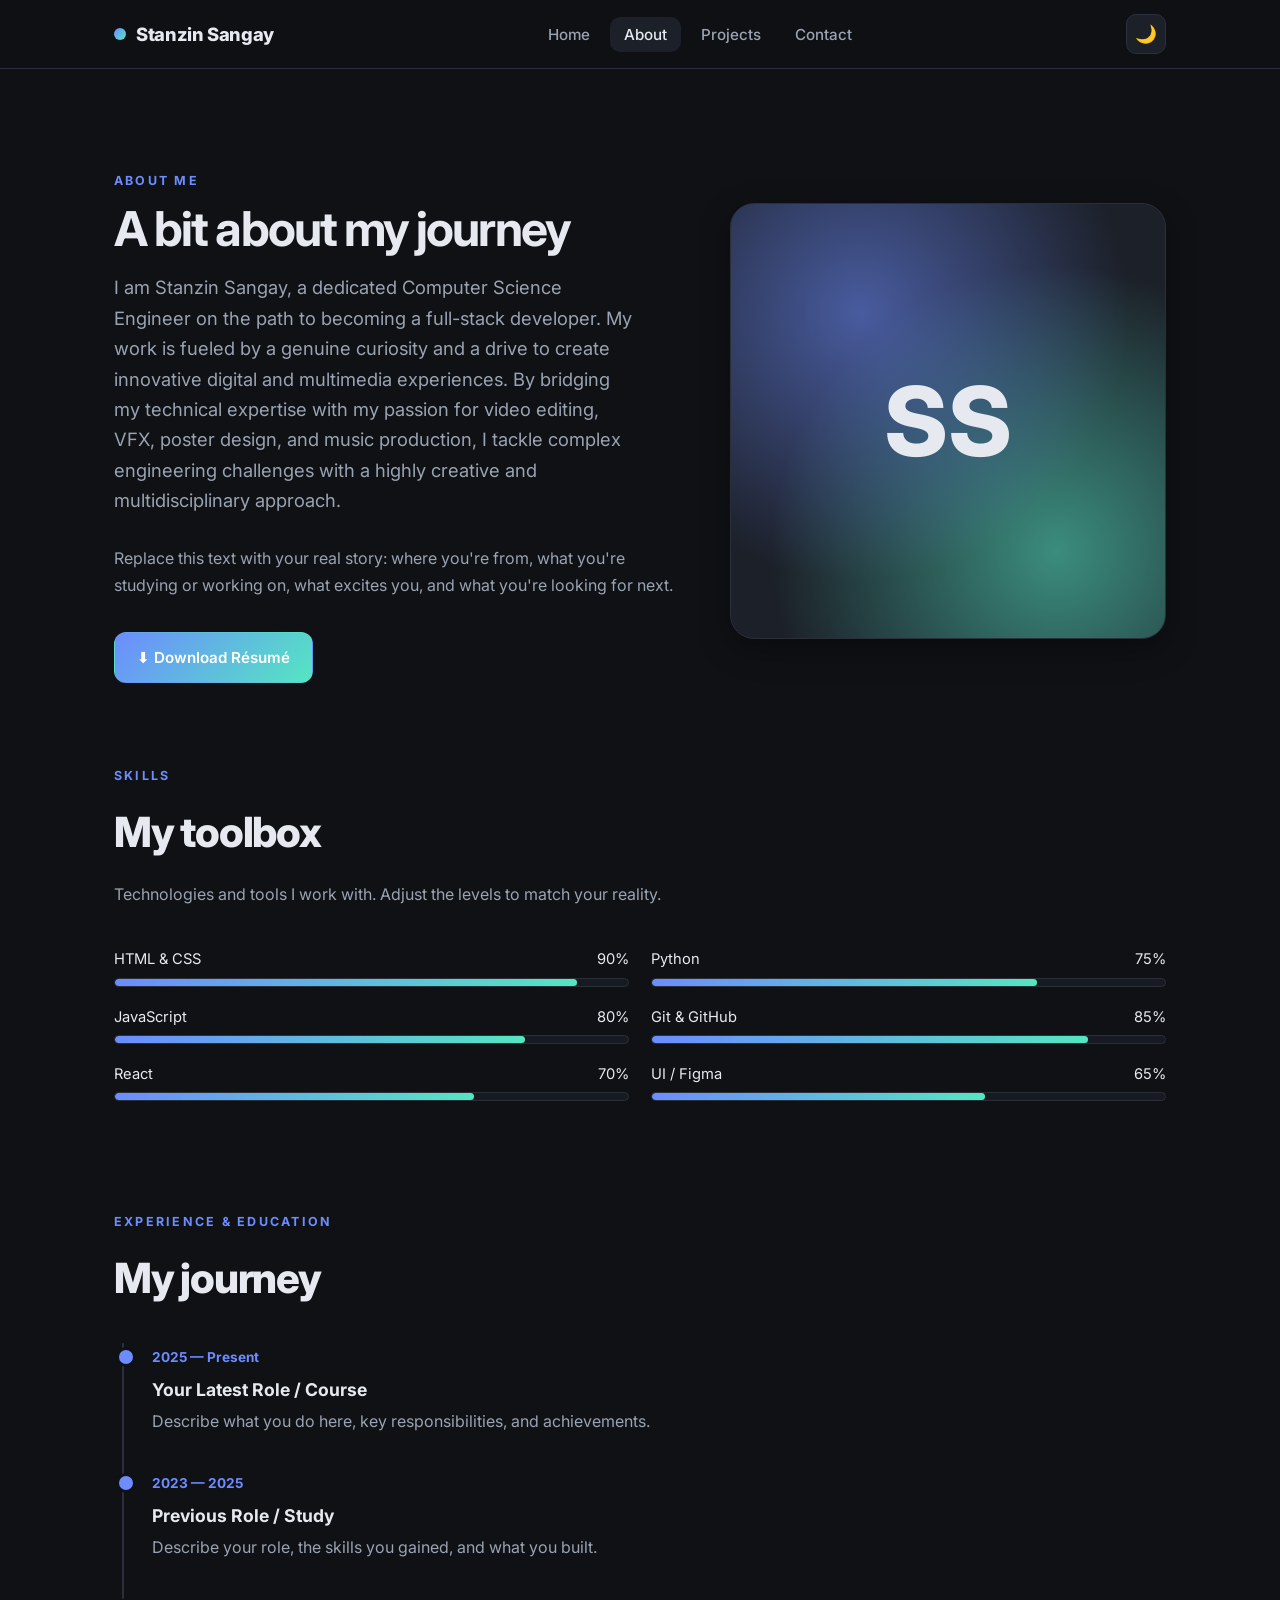
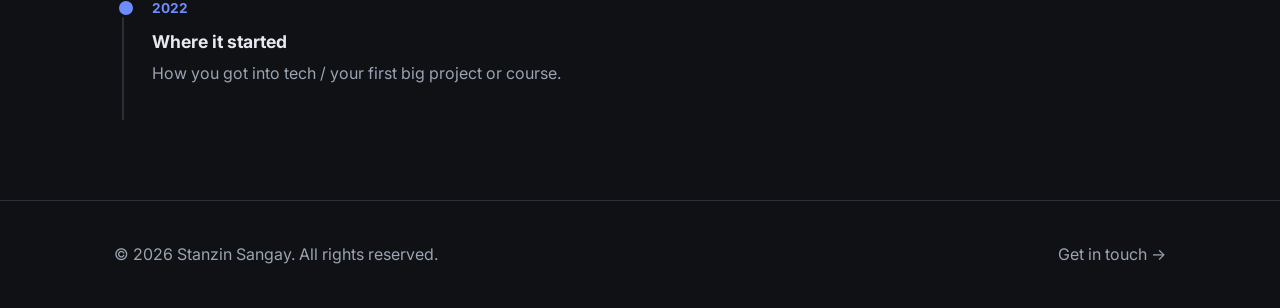
==== about.html @ 6268abe5 "updated about self" ====
<!DOCTYPE html>
<html lang="en" data-theme="dark">
<head>
  <meta charset="UTF-8" />
  <meta name="viewport" content="width=device-width, initial-scale=1.0" />
  <title>About — Stanzin Sangay</title>
  <meta name="description" content="About Stanzin Sangay — background, skills, and experience." />
  <link rel="preconnect" href="https://fonts.googleapis.com" />
  <link rel="preconnect" href="https://fonts.gstatic.com" crossorigin />
  <link href="https://fonts.googleapis.com/css2?family=Inter:wght@400;500;600;700;800&display=swap" rel="stylesheet" />
  <link rel="stylesheet" href="css/style.css" />
</head>
<body>
  <header class="nav">
    <div class="container nav-inner">
      <a href="index.html" class="brand"><span class="dot"></span> Stanzin Sangay</a>
      <ul class="nav-links" id="navLinks">
        <li><a href="index.html">Home</a></li>
        <li><a href="about.html">About</a></li>
        <li><a href="projects.html">Projects</a></li>
        <li><a href="contact.html">Contact</a></li>
      </ul>
      <div class="nav-actions">
        <button class="theme-toggle" id="themeToggle" aria-label="Toggle theme">🌙</button>
        <button class="menu-btn" id="menuBtn" aria-label="Menu">☰</button>
      </div>
    </div>
  </header>

  <!-- Intro -->
  <section class="hero" style="padding-bottom:40px;">
    <div class="container hero-grid">
      <div class="reveal">
        <p class="eyebrow">About me</p>
        <h1 style="font-size:clamp(2rem,5vw,3rem);">A bit about my journey</h1>
        <p class="lead">I am Stanzin Sangay, a dedicated Computer Science Engineer on the path to becoming a full-stack developer. My work is fueled by a genuine curiosity and a drive to create innovative digital and multimedia experiences. By bridging my technical expertise with my passion for video editing, VFX, poster design, and music production, I tackle complex engineering challenges with a highly creative and multidisciplinary approach.</p>
        <p style="color:var(--text-dim);">Replace this text with your real story: where you're from, what you're studying or working on, what excites you, and what you're looking for next.</p>
        <a href="assets/resume.pdf" class="btn btn-primary" style="margin-top:18px;">⬇ Download Résumé</a>
      </div>
      <div class="reveal"><div class="avatar">SS</div></div>
    </div>
  </section>

  <!-- Skills -->
  <section style="padding-top:30px;">
    <div class="container">
      <p class="eyebrow reveal">Skills</p>
      <h2 class="section-title reveal">My toolbox</h2>
      <p class="section-sub reveal">Technologies and tools I work with. Adjust the levels to match your reality.</p>
      <div class="grid grid-2">
        <div class="reveal">
          <div class="skill-bar"><div class="top"><span>HTML &amp; CSS</span><span>90%</span></div><div class="skill-track"><div class="skill-fill" data-level="90"></div></div></div>
          <div class="skill-bar"><div class="top"><span>JavaScript</span><span>80%</span></div><div class="skill-track"><div class="skill-fill" data-level="80"></div></div></div>
          <div class="skill-bar"><div class="top"><span>React</span><span>70%</span></div><div class="skill-track"><div class="skill-fill" data-level="70"></div></div></div>
        </div>
        <div class="reveal">
          <div class="skill-bar"><div class="top"><span>Python</span><span>75%</span></div><div class="skill-track"><div class="skill-fill" data-level="75"></div></div></div>
          <div class="skill-bar"><div class="top"><span>Git &amp; GitHub</span><span>85%</span></div><div class="skill-track"><div class="skill-fill" data-level="85"></div></div></div>
          <div class="skill-bar"><div class="top"><span>UI / Figma</span><span>65%</span></div><div class="skill-track"><div class="skill-fill" data-level="65"></div></div></div>
        </div>
      </div>
    </div>
  </section>

  <!-- Experience timeline -->
  <section style="padding-top:0;">
    <div class="container">
      <p class="eyebrow reveal">Experience &amp; education</p>
      <h2 class="section-title reveal">My journey</h2>
      <div class="timeline reveal" style="margin-top:30px;">
        <div class="timeline-item">
          <span class="when">2025 — Present</span>
          <h4>Your Latest Role / Course</h4>
          <p>Describe what you do here, key responsibilities, and achievements.</p>
        </div>
        <div class="timeline-item">
          <span class="when">2023 — 2025</span>
          <h4>Previous Role / Study</h4>
          <p>Describe your role, the skills you gained, and what you built.</p>
        </div>
        <div class="timeline-item">
          <span class="when">2022</span>
          <h4>Where it started</h4>
          <p>How you got into tech / your first big project or course.</p>
        </div>
      </div>
    </div>
  </section>

  <footer class="footer">
    <div class="container footer-inner">
      <span>© <span id="year">2026</span> Stanzin Sangay. All rights reserved.</span>
      <span><a href="contact.html">Get in touch →</a></span>
    </div>
  </footer>

  <script src="js/main.js"></script>
</body>
</html>
---- css/style.css ----
/* ===== Stanzin Sangay — Portfolio styles ===== */

:root {
  --bg: #0f1115;
  --bg-soft: #171a21;
  --card: #1c2029;
  --border: #2a2f3a;
  --text: #e6e9ef;
  --text-dim: #9aa3b2;
  --accent: #6c8cff;
  --accent-2: #54e6c1;
  --shadow: 0 10px 30px rgba(0, 0, 0, 0.35);
  --radius: 16px;
  --maxw: 1100px;
  --font: "Inter", system-ui, -apple-system, "Segoe UI", Roboto, sans-serif;
}

:root[data-theme="light"] {
  --bg: #f6f8fc;
  --bg-soft: #ffffff;
  --card: #ffffff;
  --border: #e3e8f0;
  --text: #1b2230;
  --text-dim: #5a647a;
  --accent: #3b5bff;
  --accent-2: #0bb89a;
  --shadow: 0 10px 30px rgba(20, 30, 60, 0.10);
}

* { box-sizing: border-box; }

html { scroll-behavior: smooth; }

body {
  margin: 0;
  font-family: var(--font);
  background: var(--bg);
  color: var(--text);
  line-height: 1.65;
  -webkit-font-smoothing: antialiased;
  transition: background 0.3s ease, color 0.3s ease;
}

a { color: inherit; text-decoration: none; }

img { max-width: 100%; display: block; }

.container {
  width: 100%;
  max-width: var(--maxw);
  margin: 0 auto;
  padding: 0 24px;
}

/* ===== Navbar ===== */
.nav {
  position: sticky;
  top: 0;
  z-index: 50;
  backdrop-filter: blur(12px);
  background: color-mix(in srgb, var(--bg) 80%, transparent);
  border-bottom: 1px solid var(--border);
}

.nav-inner {
  display: flex;
  align-items: center;
  justify-content: space-between;
  height: 68px;
}

.brand {
  font-weight: 800;
  font-size: 1.15rem;
  letter-spacing: -0.02em;
  display: flex;
  align-items: center;
  gap: 10px;
}

.brand .dot {
  width: 12px; height: 12px;
  border-radius: 50%;
  background: linear-gradient(135deg, var(--accent), var(--accent-2));
}

.nav-links {
  display: flex;
  align-items: center;
  gap: 6px;
  list-style: none;
  margin: 0;
  padding: 0;
}

.nav-links a {
  padding: 8px 14px;
  border-radius: 10px;
  color: var(--text-dim);
  font-weight: 500;
  font-size: 0.95rem;
  transition: color 0.2s, background 0.2s;
}

.nav-links a:hover { color: var(--text); background: var(--bg-soft); }
.nav-links a.active { color: var(--text); background: var(--card); }

.nav-actions { display: flex; align-items: center; gap: 10px; }

.theme-toggle, .menu-btn {
  background: var(--card);
  border: 1px solid var(--border);
  color: var(--text);
  width: 40px; height: 40px;
  border-radius: 10px;
  cursor: pointer;
  font-size: 1.1rem;
  display: grid;
  place-items: center;
  transition: transform 0.15s, border-color 0.2s;
}
.theme-toggle:hover { transform: translateY(-2px); border-color: var(--accent); }
.menu-btn { display: none; }

/* ===== Buttons ===== */
.btn {
  display: inline-flex;
  align-items: center;
  gap: 8px;
  padding: 12px 22px;
  border-radius: 12px;
  font-weight: 600;
  font-size: 0.95rem;
  cursor: pointer;
  border: 1px solid transparent;
  transition: transform 0.15s, box-shadow 0.2s, background 0.2s;
}
.btn-primary {
  background: linear-gradient(135deg, var(--accent), var(--accent-2));
  color: #fff;
}
.btn-primary:hover { transform: translateY(-2px); box-shadow: var(--shadow); }
.btn-ghost {
  background: var(--card);
  border-color: var(--border);
  color: var(--text);
}
.btn-ghost:hover { border-color: var(--accent); transform: translateY(-2px); }

/* ===== Sections ===== */
section { padding: 80px 0; }

.eyebrow {
  text-transform: uppercase;
  letter-spacing: 0.18em;
  font-size: 0.78rem;
  font-weight: 700;
  color: var(--accent);
  margin-bottom: 12px;
}

.section-title {
  font-size: clamp(1.8rem, 4vw, 2.6rem);
  font-weight: 800;
  letter-spacing: -0.03em;
  margin: 0 0 14px;
}

.section-sub { color: var(--text-dim); max-width: 620px; margin: 0 0 40px; }

/* ===== Hero ===== */
.hero { padding: 90px 0 70px; }
.hero-grid {
  display: grid;
  grid-template-columns: 1.3fr 1fr;
  gap: 50px;
  align-items: center;
}
.hero h1 {
  font-size: clamp(2.4rem, 6vw, 4rem);
  line-height: 1.05;
  letter-spacing: -0.04em;
  margin: 0 0 18px;
}
.hero h1 .grad {
  background: linear-gradient(135deg, var(--accent), var(--accent-2));
  -webkit-background-clip: text;
  background-clip: text;
  color: transparent;
}
.hero p.lead { font-size: 1.15rem; color: var(--text-dim); margin: 0 0 30px; max-width: 520px; }
.hero-cta { display: flex; gap: 14px; flex-wrap: wrap; }

.avatar {
  width: 100%;
  aspect-ratio: 1;
  border-radius: 24px;
  background:
    radial-gradient(circle at 30% 25%, color-mix(in srgb, var(--accent) 55%, transparent), transparent 60%),
    radial-gradient(circle at 75% 80%, color-mix(in srgb, var(--accent-2) 55%, transparent), transparent 60%),
    var(--card);
  border: 1px solid var(--border);
  display: grid;
  place-items: center;
  font-size: clamp(3rem, 9vw, 6rem);
  font-weight: 800;
  box-shadow: var(--shadow);
}

/* ===== Stats ===== */
.stats { display: flex; gap: 40px; margin-top: 44px; flex-wrap: wrap; }
.stat .num { font-size: 1.9rem; font-weight: 800; }
.stat .label { color: var(--text-dim); font-size: 0.9rem; }

/* ===== Cards / grid ===== */
.grid { display: grid; gap: 22px; }
.grid-2 { grid-template-columns: repeat(2, 1fr); }
.grid-3 { grid-template-columns: repeat(3, 1fr); }

.card {
  background: var(--card);
  border: 1px solid var(--border);
  border-radius: var(--radius);
  padding: 26px;
  transition: transform 0.2s, border-color 0.2s, box-shadow 0.2s;
}
.card:hover { transform: translateY(-4px); border-color: var(--accent); box-shadow: var(--shadow); }
.card h3 { margin: 0 0 10px; font-size: 1.2rem; }
.card p { color: var(--text-dim); margin: 0; }

/* ===== Project cards ===== */
.project-thumb {
  height: 170px;
  border-radius: 12px;
  margin-bottom: 18px;
  display: grid;
  place-items: center;
  font-size: 2.4rem;
  font-weight: 800;
  color: #fff;
}
.tags { display: flex; flex-wrap: wrap; gap: 8px; margin-top: 16px; }
.tag {
  font-size: 0.78rem;
  padding: 5px 11px;
  border-radius: 999px;
  background: var(--bg-soft);
  border: 1px solid var(--border);
  color: var(--text-dim);
}
.project-links { display: flex; gap: 14px; margin-top: 18px; font-weight: 600; font-size: 0.9rem; }
.project-links a { color: var(--accent); }

/* ===== Filters ===== */
.filters { display: flex; gap: 10px; flex-wrap: wrap; margin-bottom: 34px; }
.filter-btn {
  padding: 8px 16px;
  border-radius: 999px;
  border: 1px solid var(--border);
  background: var(--card);
  color: var(--text-dim);
  cursor: pointer;
  font-weight: 600;
  font-size: 0.88rem;
  transition: all 0.2s;
}
.filter-btn.active, .filter-btn:hover { color: #fff; background: var(--accent); border-color: var(--accent); }

/* ===== Skills ===== */
.skill-bar { margin-bottom: 18px; }
.skill-bar .top { display: flex; justify-content: space-between; margin-bottom: 6px; font-size: 0.92rem; }
.skill-track { height: 9px; background: var(--bg-soft); border-radius: 999px; overflow: hidden; border: 1px solid var(--border); }
.skill-fill { height: 100%; border-radius: 999px; background: linear-gradient(90deg, var(--accent), var(--accent-2)); width: 0; transition: width 1s ease; }

/* ===== Timeline ===== */
.timeline { border-left: 2px solid var(--border); padding-left: 28px; margin-left: 8px; }
.timeline-item { position: relative; padding-bottom: 34px; }
.timeline-item::before {
  content: "";
  position: absolute;
  left: -36px; top: 4px;
  width: 14px; height: 14px;
  border-radius: 50%;
  background: var(--accent);
  border: 3px solid var(--bg);
}
.timeline-item .when { color: var(--accent); font-weight: 700; font-size: 0.85rem; }
.timeline-item h4 { margin: 6px 0 4px; font-size: 1.1rem; }
.timeline-item p { color: var(--text-dim); margin: 0; }

/* ===== Contact ===== */
.contact-grid { display: grid; grid-template-columns: 1fr 1fr; gap: 44px; }
.field { margin-bottom: 18px; }
.field label { display: block; font-size: 0.9rem; margin-bottom: 7px; font-weight: 600; }
.field input, .field textarea {
  width: 100%;
  padding: 13px 15px;
  border-radius: 11px;
  border: 1px solid var(--border);
  background: var(--bg-soft);
  color: var(--text);
  font-family: inherit;
  font-size: 0.95rem;
}
.field input:focus, .field textarea:focus { outline: 2px solid var(--accent); border-color: transparent; }
.contact-list { list-style: none; padding: 0; margin: 0; }
.contact-list li { display: flex; gap: 14px; align-items: center; margin-bottom: 20px; }
.contact-list .ico {
  width: 46px; height: 46px;
  border-radius: 12px;
  background: var(--card);
  border: 1px solid var(--border);
  display: grid; place-items: center;
  font-size: 1.2rem;
}
.socials { display: flex; gap: 12px; margin-top: 22px; }
.socials a {
  width: 46px; height: 46px;
  border-radius: 12px;
  background: var(--card);
  border: 1px solid var(--border);
  display: grid; place-items: center;
  font-weight: 700;
  transition: all 0.2s;
}
.socials a:hover { background: var(--accent); color: #fff; transform: translateY(-3px); }

.form-note { margin-top: 14px; font-size: 0.85rem; color: var(--text-dim); }

/* ===== CTA band ===== */
.cta-band {
  background: linear-gradient(135deg, var(--accent), var(--accent-2));
  border-radius: var(--radius);
  padding: 50px;
  text-align: center;
  color: #fff;
  box-shadow: var(--shadow);
}
.cta-band h2 { font-size: 2rem; margin: 0 0 12px; }
.cta-band p { opacity: 0.92; margin: 0 0 26px; }
.cta-band .btn-ghost { background: rgba(255,255,255,0.15); border-color: rgba(255,255,255,0.4); color: #fff; }

/* ===== Footer ===== */
.footer { border-top: 1px solid var(--border); padding: 40px 0; color: var(--text-dim); }
.footer-inner { display: flex; justify-content: space-between; align-items: center; gap: 16px; flex-wrap: wrap; }
.footer a:hover { color: var(--accent); }

/* ===== Reveal animation ===== */
.reveal { opacity: 0; transform: translateY(24px); transition: opacity 0.6s ease, transform 0.6s ease; }
.reveal.in { opacity: 1; transform: none; }

/* ===== Responsive ===== */
@media (max-width: 860px) {
  .hero-grid { grid-template-columns: 1fr; }
  .avatar { max-width: 320px; margin: 0 auto; }
  .grid-2, .grid-3, .contact-grid { grid-template-columns: 1fr; }
  .menu-btn { display: grid; }
  .nav-links {
    position: absolute;
    top: 68px; left: 0; right: 0;
    flex-direction: column;
    align-items: stretch;
    gap: 4px;
    background: var(--bg);
    border-bottom: 1px solid var(--border);
    padding: 12px 24px 18px;
    transform: translateY(-150%);
    transition: transform 0.3s ease;
  }
  .nav-links.open { transform: translateY(0); }
  .nav-links a { padding: 12px 14px; }
}
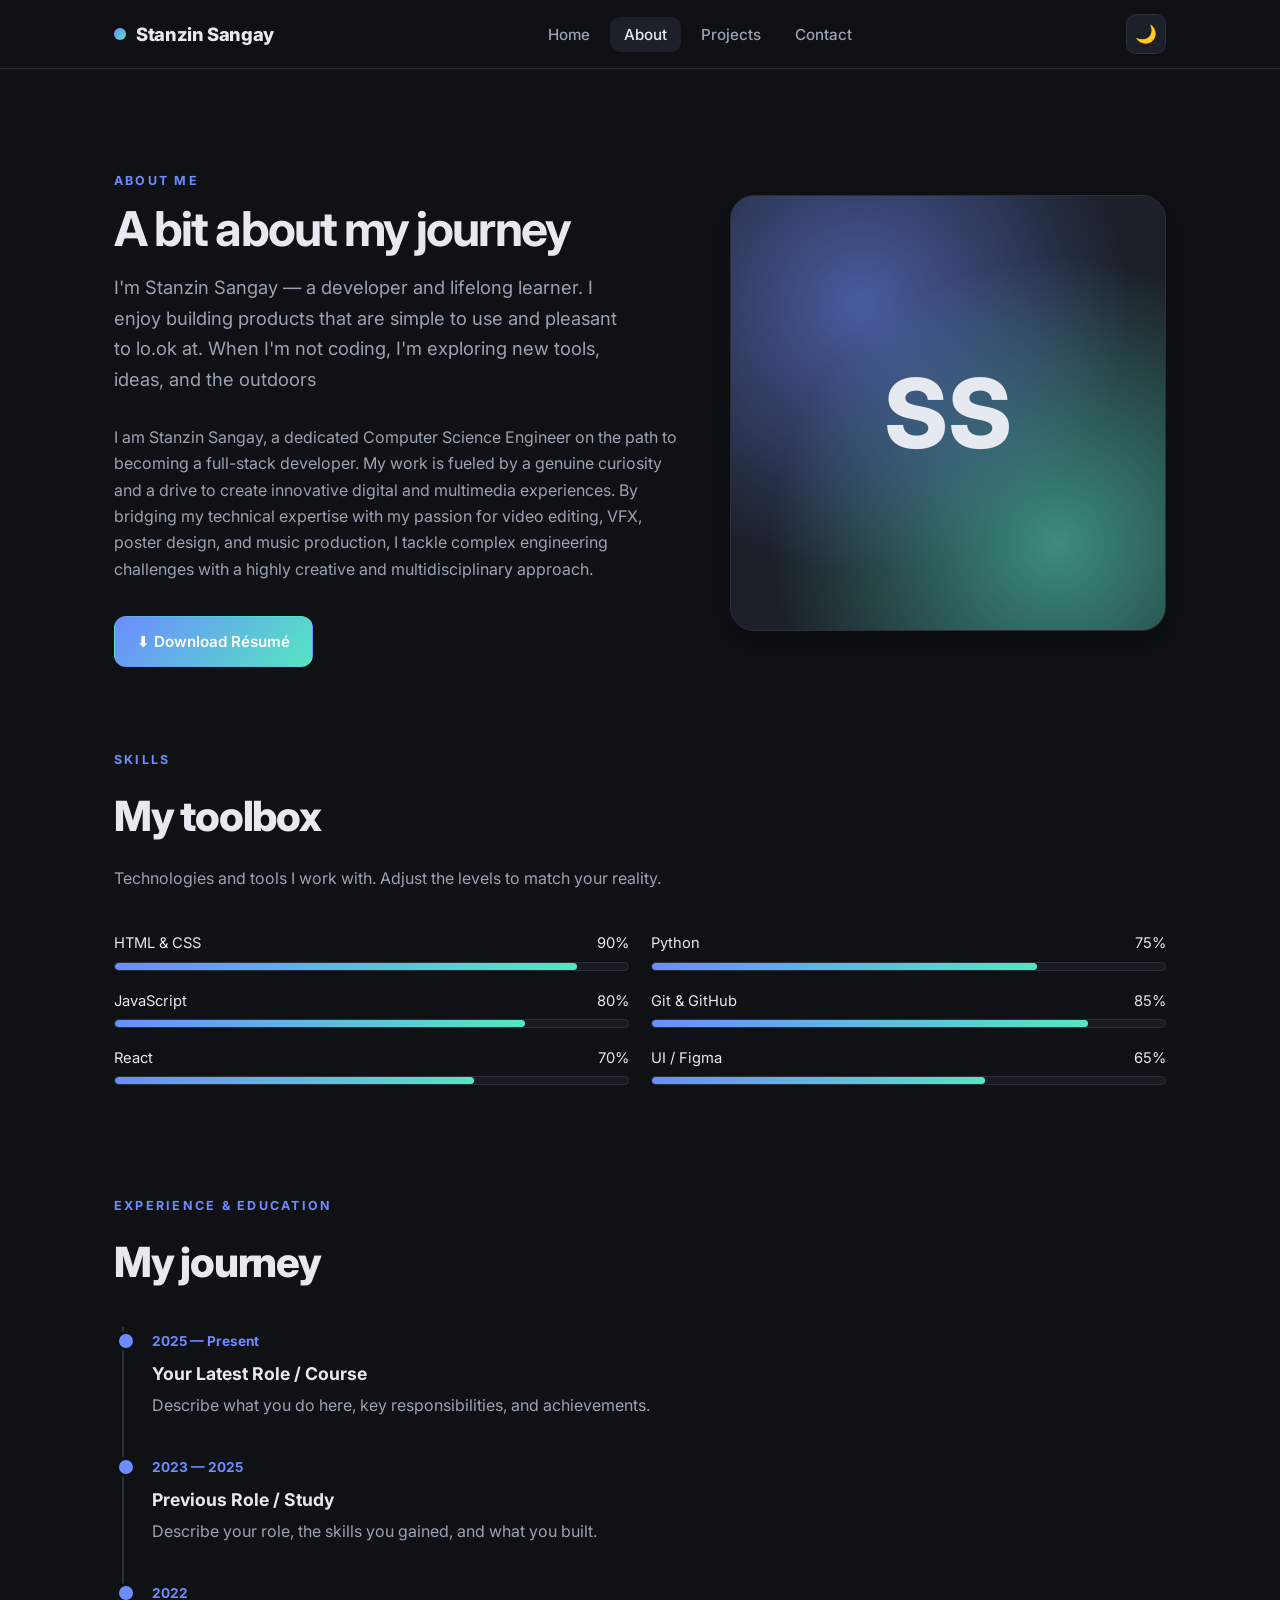
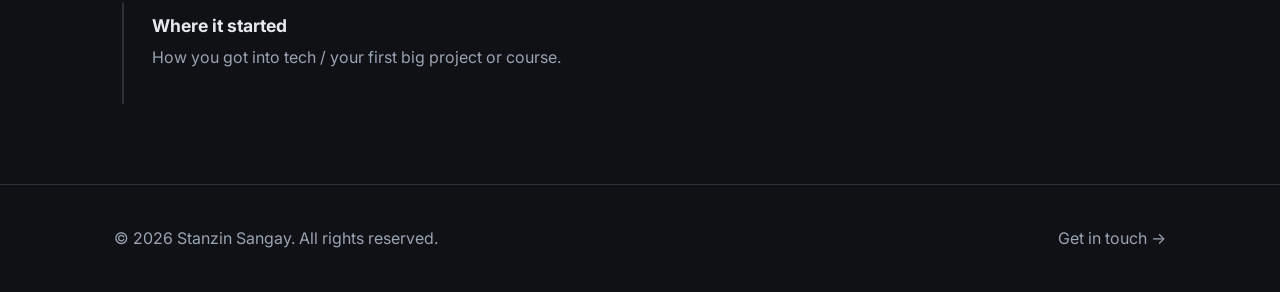
==== commit 1f64c8bd: "self" ====
--- a/about.html
+++ b/about.html
@@ -33,8 +33,8 @@
       <div class="reveal">
         <p class="eyebrow">About me</p>
         <h1 style="font-size:clamp(2rem,5vw,3rem);">A bit about my journey</h1>
-        <p class="lead">I am Stanzin Sangay, a dedicated Computer Science Engineer on the path to becoming a full-stack developer. My work is fueled by a genuine curiosity and a drive to create innovative digital and multimedia experiences. By bridging my technical expertise with my passion for video editing, VFX, poster design, and music production, I tackle complex engineering challenges with a highly creative and multidisciplinary approach.</p>
-        <p style="color:var(--text-dim);">Replace this text with your real story: where you're from, what you're studying or working on, what excites you, and what you're looking for next.</p>
+        <p class="lead">I'm Stanzin Sangay — a developer and lifelong learner. I enjoy building products that are simple to use and pleasant to lo.ok at. When I'm not coding, I'm exploring new tools, ideas, and the outdoors</p>
+        <p style="color:var(--text-dim);">I am Stanzin Sangay, a dedicated Computer Science Engineer on the path to becoming a full-stack developer. My work is fueled by a genuine curiosity and a drive to create innovative digital and multimedia experiences. By bridging my technical expertise with my passion for video editing, VFX, poster design, and music production, I tackle complex engineering challenges with a highly creative and multidisciplinary approach.</p>
         <a href="assets/resume.pdf" class="btn btn-primary" style="margin-top:18px;">⬇ Download Résumé</a>
       </div>
       <div class="reveal"><div class="avatar">SS</div></div>
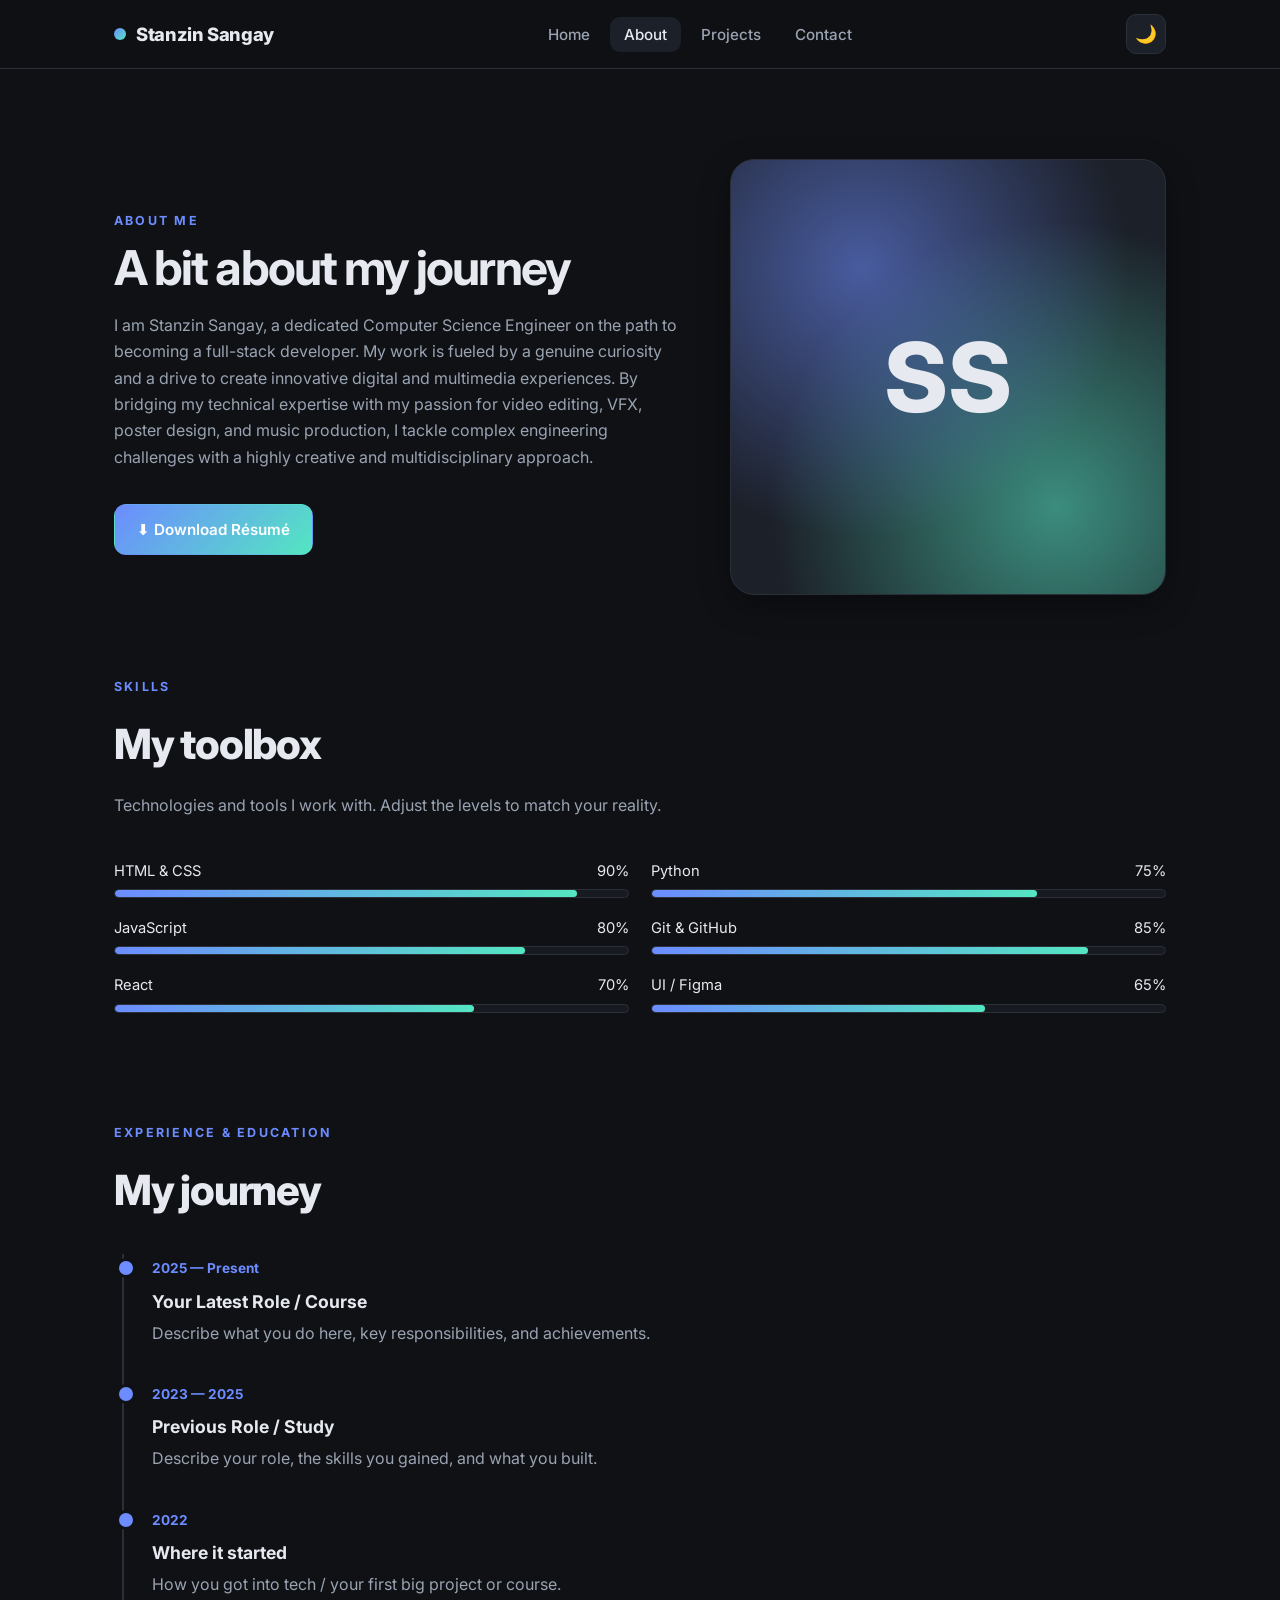
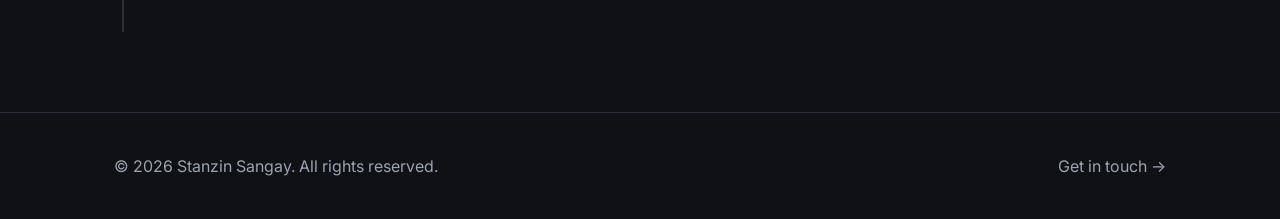
==== commit bfa6b598: "commented one  paragraph" ====
--- a/about.html
+++ b/about.html
@@ -33,7 +33,7 @@
       <div class="reveal">
         <p class="eyebrow">About me</p>
         <h1 style="font-size:clamp(2rem,5vw,3rem);">A bit about my journey</h1>
-        <p class="lead">I'm Stanzin Sangay — a developer and lifelong learner. I enjoy building products that are simple to use and pleasant to lo.ok at. When I'm not coding, I'm exploring new tools, ideas, and the outdoors</p>
+        <!-- <p class="lead">I'm Stanzin Sangay — a developer and lifelong learner. I enjoy building products that are simple to use and pleasant to lo.ok at. When I'm not coding, I'm exploring new tools, ideas, and the outdoors</p> -->
         <p style="color:var(--text-dim);">I am Stanzin Sangay, a dedicated Computer Science Engineer on the path to becoming a full-stack developer. My work is fueled by a genuine curiosity and a drive to create innovative digital and multimedia experiences. By bridging my technical expertise with my passion for video editing, VFX, poster design, and music production, I tackle complex engineering challenges with a highly creative and multidisciplinary approach.</p>
         <a href="assets/resume.pdf" class="btn btn-primary" style="margin-top:18px;">⬇ Download Résumé</a>
       </div>
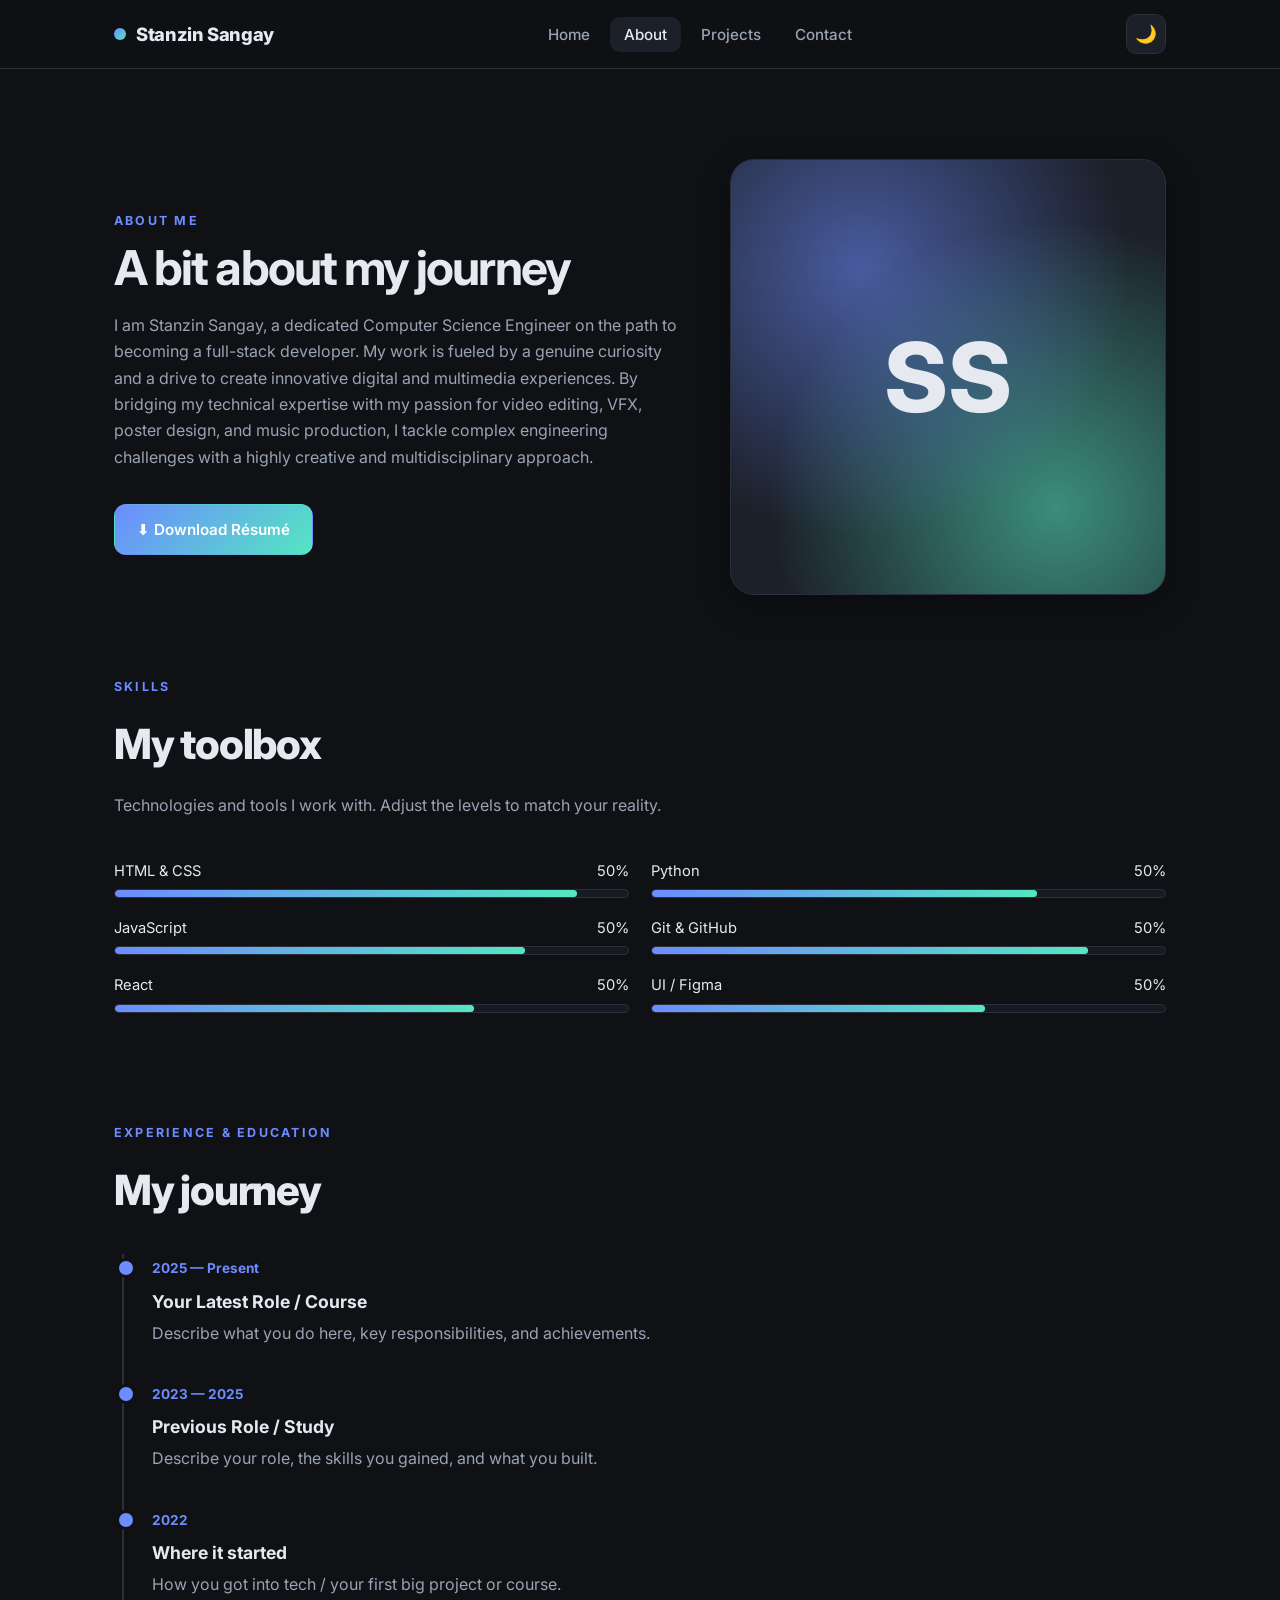
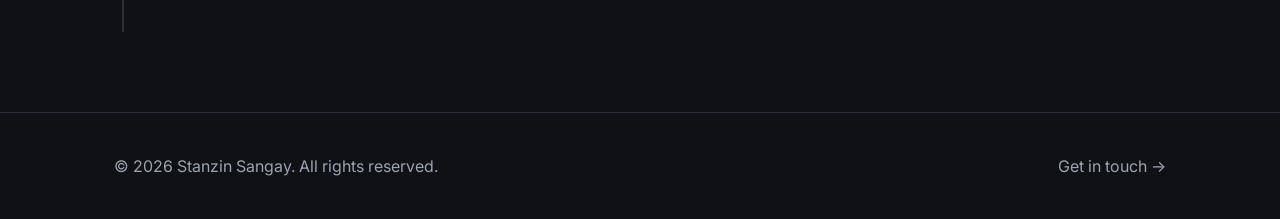
==== commit 86d7310d: "silkk percentage" ====
--- a/about.html
+++ b/about.html
@@ -49,14 +49,14 @@
       <p class="section-sub reveal">Technologies and tools I work with. Adjust the levels to match your reality.</p>
       <div class="grid grid-2">
         <div class="reveal">
-          <div class="skill-bar"><div class="top"><span>HTML &amp; CSS</span><span>90%</span></div><div class="skill-track"><div class="skill-fill" data-level="90"></div></div></div>
-          <div class="skill-bar"><div class="top"><span>JavaScript</span><span>80%</span></div><div class="skill-track"><div class="skill-fill" data-level="80"></div></div></div>
-          <div class="skill-bar"><div class="top"><span>React</span><span>70%</span></div><div class="skill-track"><div class="skill-fill" data-level="70"></div></div></div>
+          <div class="skill-bar"><div class="top"><span>HTML &amp; CSS</span><span>50%</span></div><div class="skill-track"><div class="skill-fill" data-level="90"></div></div></div>
+          <div class="skill-bar"><div class="top"><span>JavaScript</span><span>50%</span></div><div class="skill-track"><div class="skill-fill" data-level="80"></div></div></div>
+          <div class="skill-bar"><div class="top"><span>React</span><span>50%</span></div><div class="skill-track"><div class="skill-fill" data-level="70"></div></div></div>
         </div>
         <div class="reveal">
-          <div class="skill-bar"><div class="top"><span>Python</span><span>75%</span></div><div class="skill-track"><div class="skill-fill" data-level="75"></div></div></div>
-          <div class="skill-bar"><div class="top"><span>Git &amp; GitHub</span><span>85%</span></div><div class="skill-track"><div class="skill-fill" data-level="85"></div></div></div>
-          <div class="skill-bar"><div class="top"><span>UI / Figma</span><span>65%</span></div><div class="skill-track"><div class="skill-fill" data-level="65"></div></div></div>
+          <div class="skill-bar"><div class="top"><span>Python</span><span>50%</span></div><div class="skill-track"><div class="skill-fill" data-level="75"></div></div></div>
+          <div class="skill-bar"><div class="top"><span>Git &amp; GitHub</span><span>50%</span></div><div class="skill-track"><div class="skill-fill" data-level="85"></div></div></div>
+          <div class="skill-bar"><div class="top"><span>UI / Figma</span><span>50%</span></div><div class="skill-track"><div class="skill-fill" data-level="65"></div></div></div>
         </div>
       </div>
     </div>
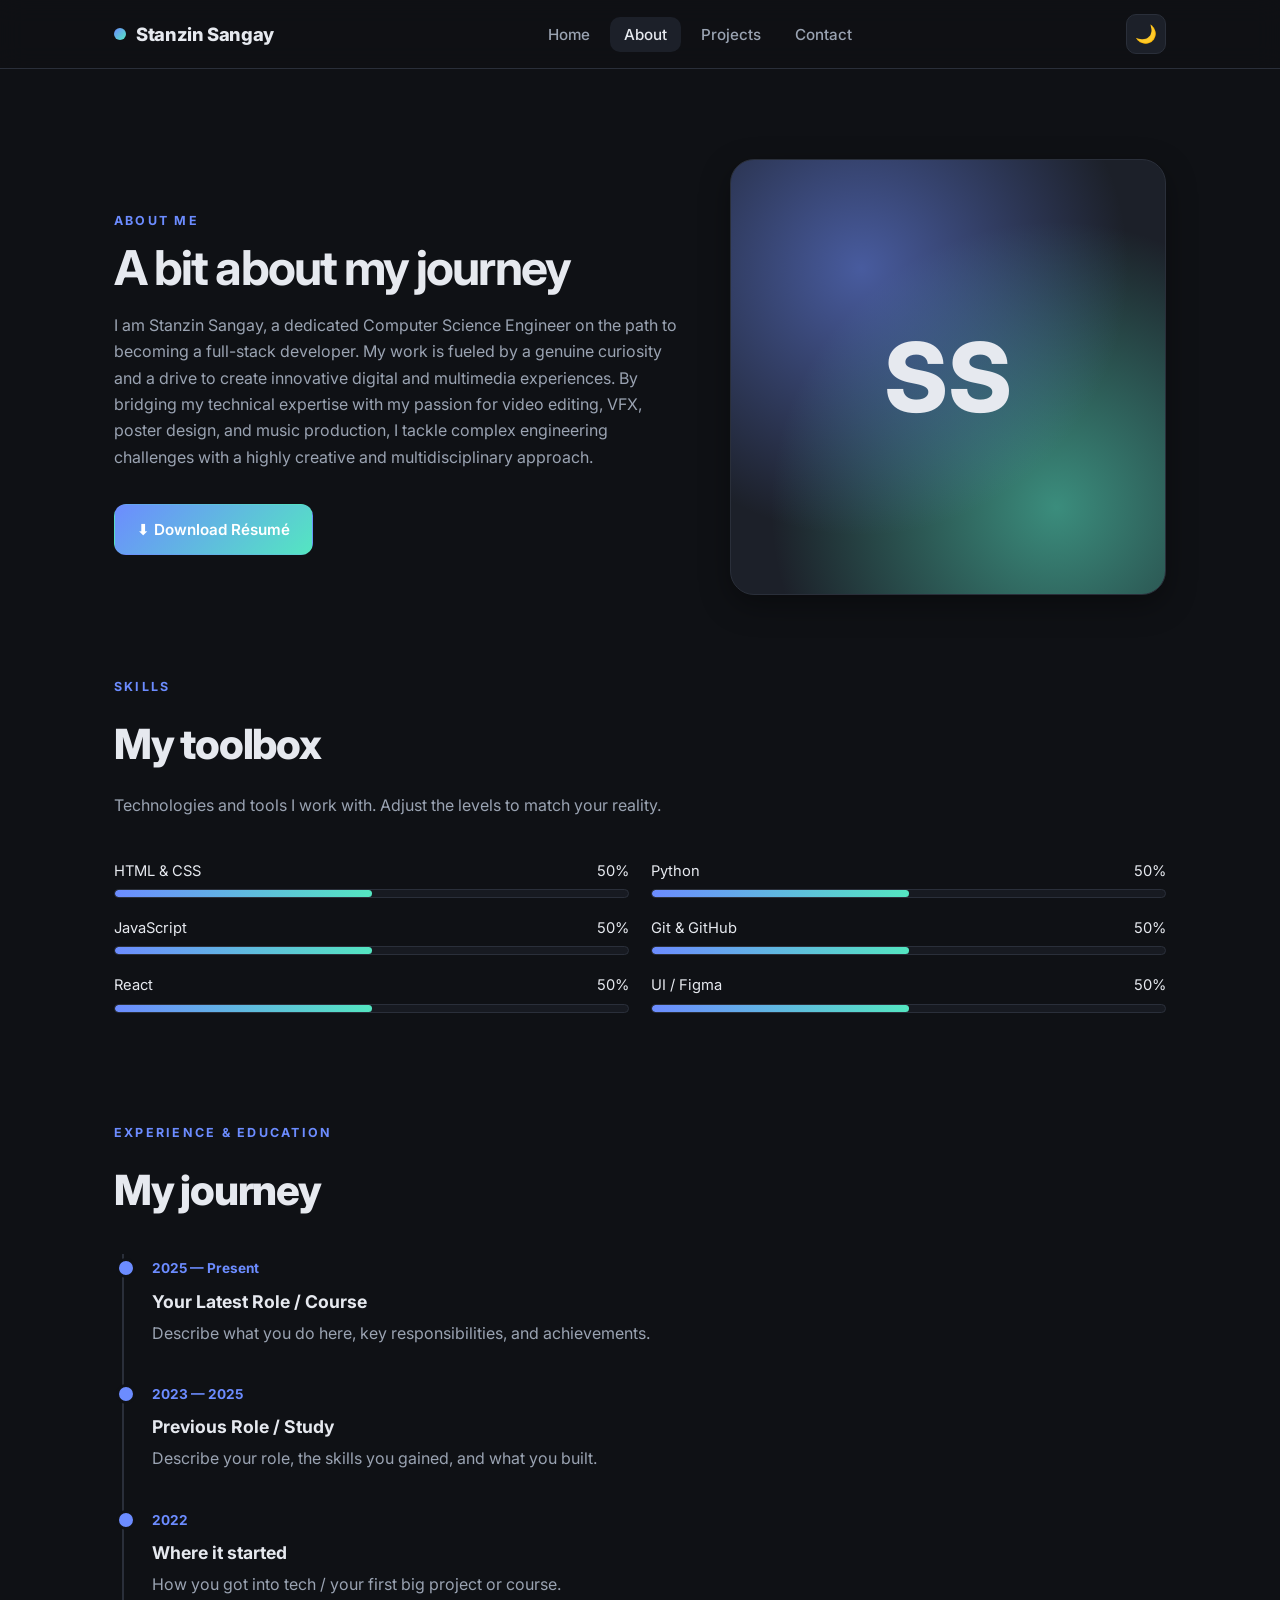
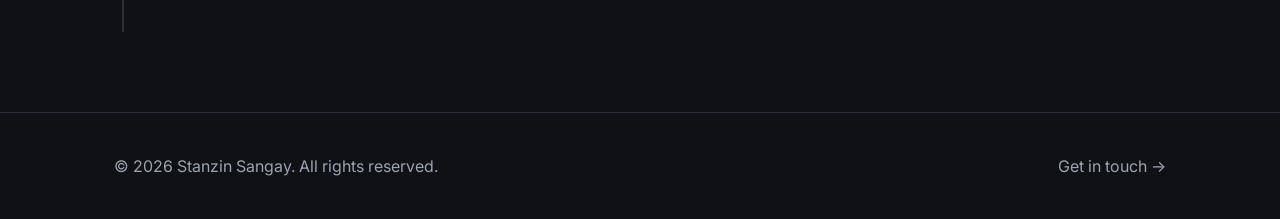
==== commit 3a2a7d35: "data level" ====
--- a/about.html
+++ b/about.html
@@ -49,14 +49,14 @@
       <p class="section-sub reveal">Technologies and tools I work with. Adjust the levels to match your reality.</p>
       <div class="grid grid-2">
         <div class="reveal">
-          <div class="skill-bar"><div class="top"><span>HTML &amp; CSS</span><span>50%</span></div><div class="skill-track"><div class="skill-fill" data-level="90"></div></div></div>
-          <div class="skill-bar"><div class="top"><span>JavaScript</span><span>50%</span></div><div class="skill-track"><div class="skill-fill" data-level="80"></div></div></div>
-          <div class="skill-bar"><div class="top"><span>React</span><span>50%</span></div><div class="skill-track"><div class="skill-fill" data-level="70"></div></div></div>
+          <div class="skill-bar"><div class="top"><span>HTML &amp; CSS</span><span>50%</span></div><div class="skill-track"><div class="skill-fill" data-level="50"></div></div></div>
+          <div class="skill-bar"><div class="top"><span>JavaScript</span><span>50%</span></div><div class="skill-track"><div class="skill-fill" data-level="50"></div></div></div>
+          <div class="skill-bar"><div class="top"><span>React</span><span>50%</span></div><div class="skill-track"><div class="skill-fill" data-level="50"></div></div></div>
         </div>
         <div class="reveal">
-          <div class="skill-bar"><div class="top"><span>Python</span><span>50%</span></div><div class="skill-track"><div class="skill-fill" data-level="75"></div></div></div>
-          <div class="skill-bar"><div class="top"><span>Git &amp; GitHub</span><span>50%</span></div><div class="skill-track"><div class="skill-fill" data-level="85"></div></div></div>
-          <div class="skill-bar"><div class="top"><span>UI / Figma</span><span>50%</span></div><div class="skill-track"><div class="skill-fill" data-level="65"></div></div></div>
+          <div class="skill-bar"><div class="top"><span>Python</span><span>50%</span></div><div class="skill-track"><div class="skill-fill" data-level="50"></div></div></div>
+          <div class="skill-bar"><div class="top"><span>Git &amp; GitHub</span><span>50%</span></div><div class="skill-track"><div class="skill-fill" data-level="50"></div></div></div>
+          <div class="skill-bar"><div class="top"><span>UI / Figma</span><span>50%</span></div><div class="skill-track"><div class="skill-fill" data-level="50"></div></div></div>
         </div>
       </div>
     </div>
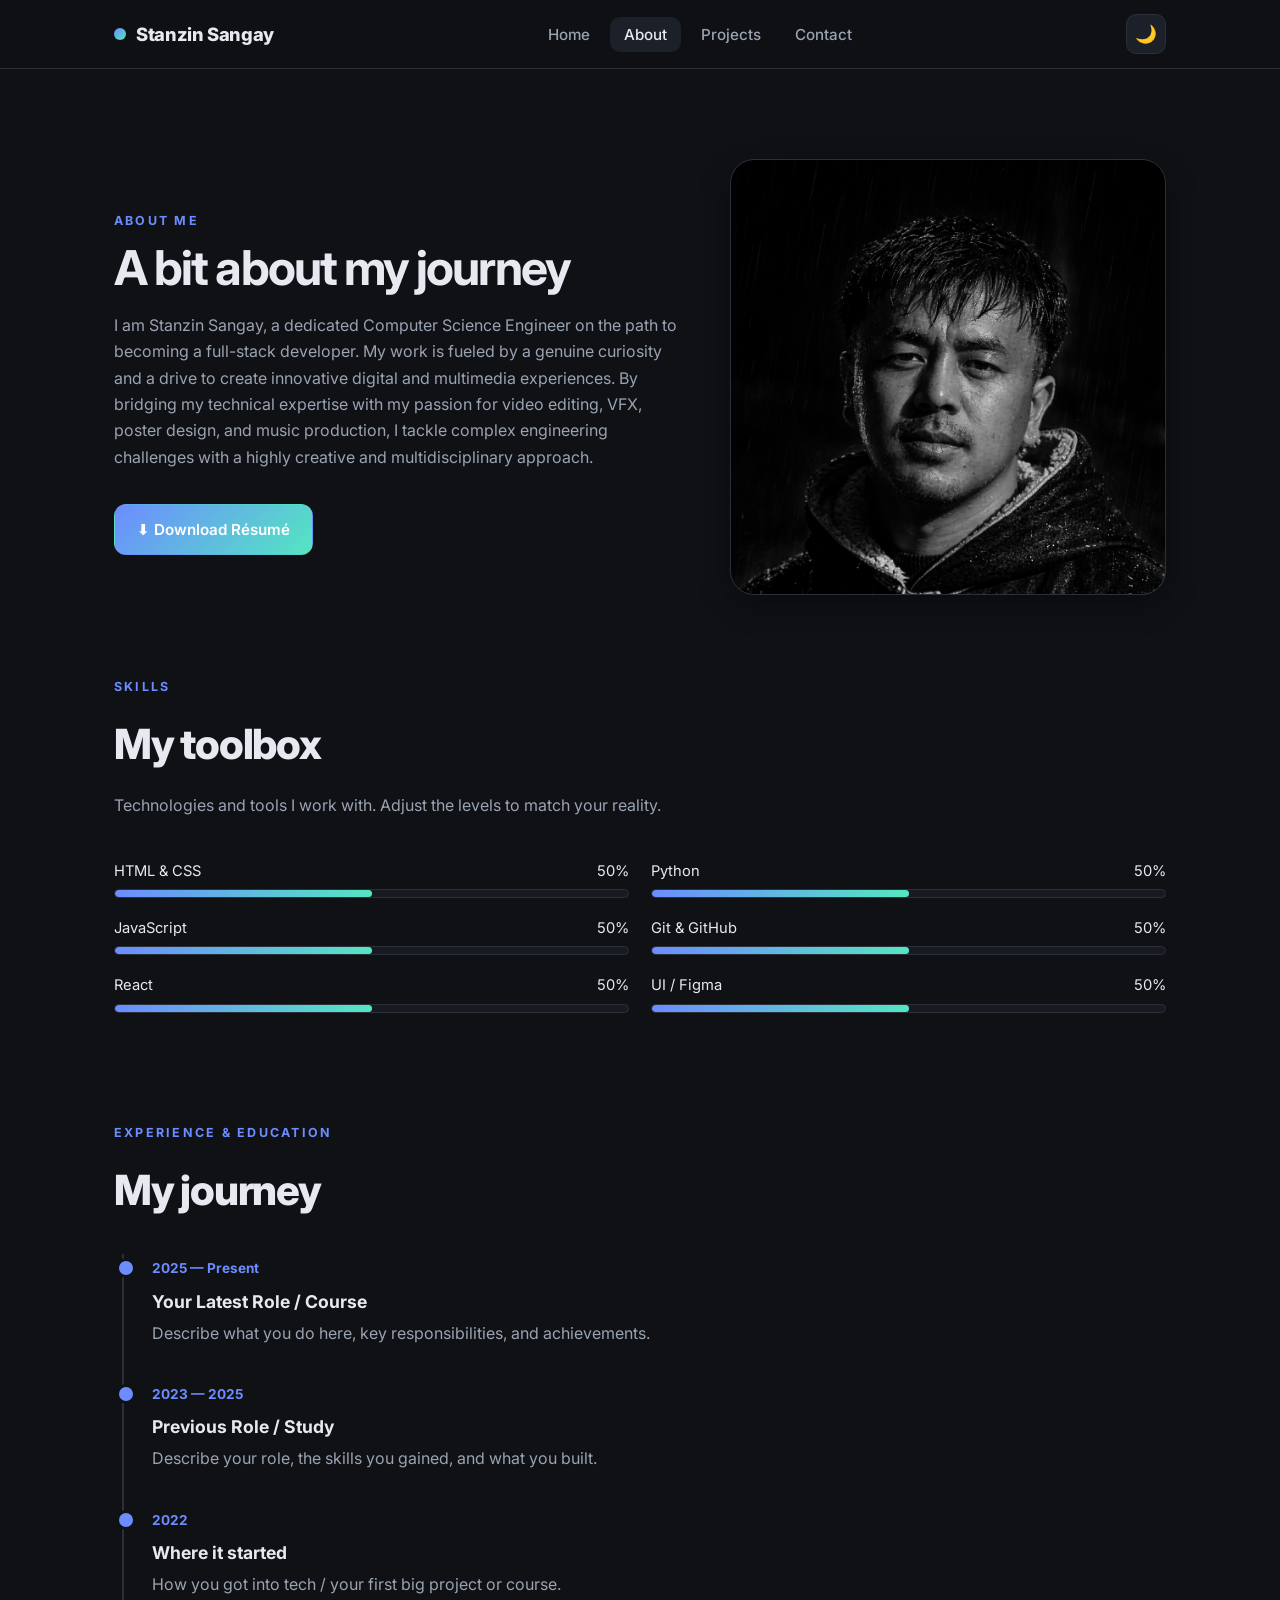
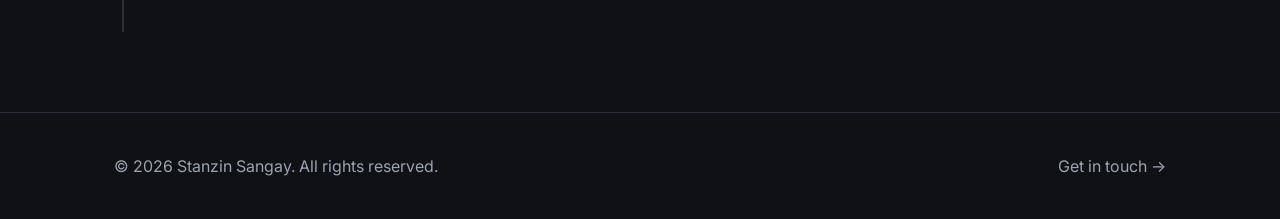
==== commit 0cf47846: "Add profile photo to About avatar Co-Authored-By: Claude Opus 4.8 (1M context) <noreply@anthropic.co" ====
--- a/about.html
+++ b/about.html
@@ -37,7 +37,7 @@
         <p style="color:var(--text-dim);">I am Stanzin Sangay, a dedicated Computer Science Engineer on the path to becoming a full-stack developer. My work is fueled by a genuine curiosity and a drive to create innovative digital and multimedia experiences. By bridging my technical expertise with my passion for video editing, VFX, poster design, and music production, I tackle complex engineering challenges with a highly creative and multidisciplinary approach.</p>
         <a href="assets/resume.pdf" class="btn btn-primary" style="margin-top:18px;">⬇ Download Résumé</a>
       </div>
-      <div class="reveal"><div class="avatar">SS</div></div>
+      <div class="reveal"><div class="avatar"><img src="assets/sangay.png" alt="Stanzin Sangay" /></div></div>
     </div>
   </section>
 
--- a/css/style.css
+++ b/css/style.css
@@ -205,6 +205,12 @@
   font-size: clamp(3rem, 9vw, 6rem);
   font-weight: 800;
   box-shadow: var(--shadow);
+  overflow: hidden;
+}
+.avatar img {
+  width: 100%;
+  height: 100%;
+  object-fit: cover;
 }
 
 /* ===== Stats ===== */
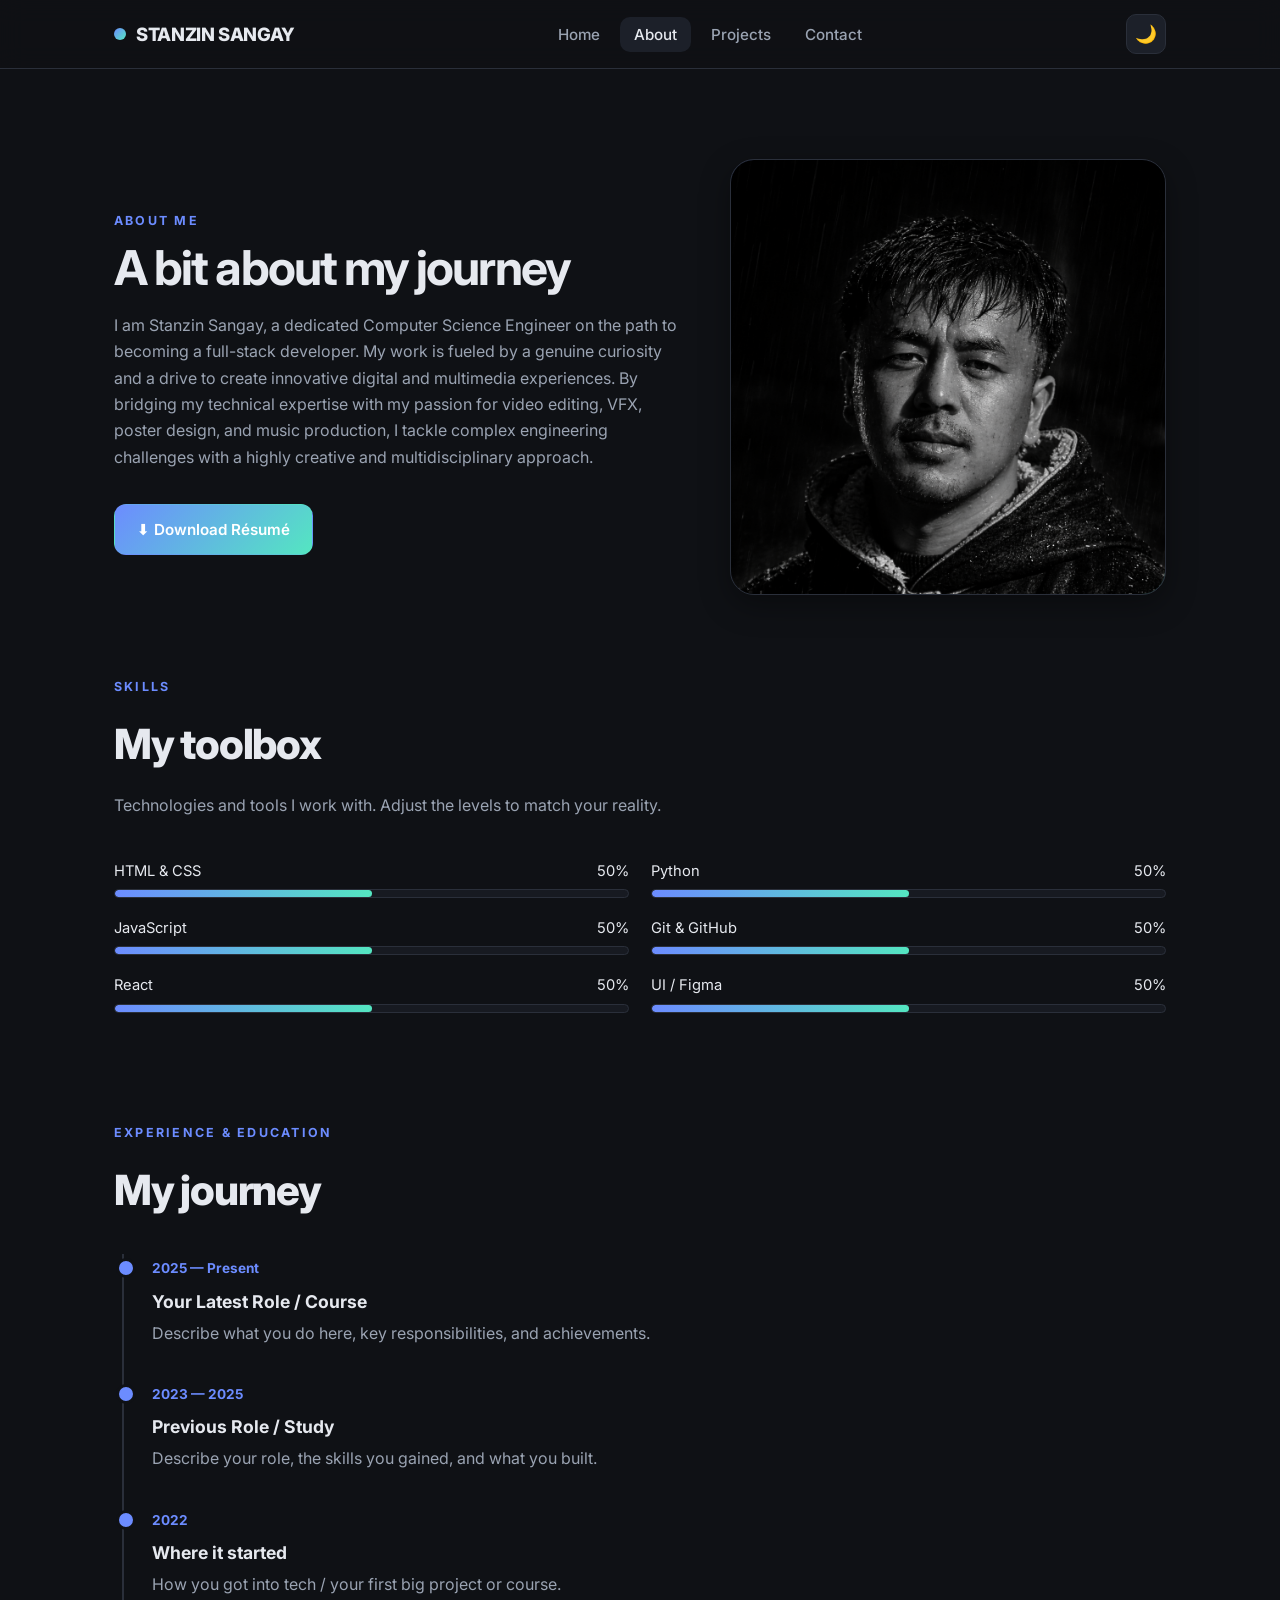
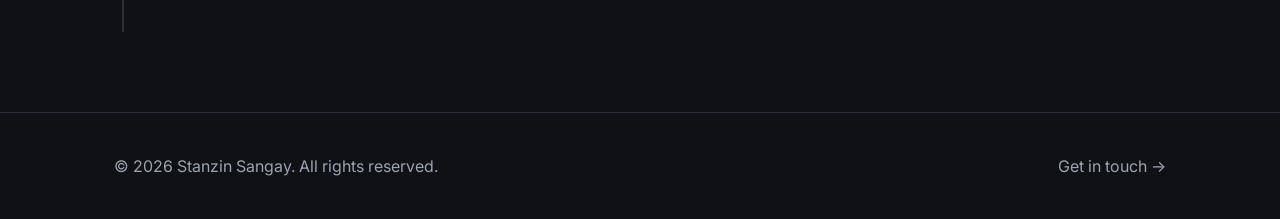
==== commit ffafe053: "nav bar name" ====
--- a/about.html
+++ b/about.html
@@ -13,7 +13,7 @@
 <body>
   <header class="nav">
     <div class="container nav-inner">
-      <a href="index.html" class="brand"><span class="dot"></span> Stanzin Sangay</a>
+      <a href="index.html" class="brand"><span class="dot"></span> STANZIN SANGAY</a>
       <ul class="nav-links" id="navLinks">
         <li><a href="index.html">Home</a></li>
         <li><a href="about.html">About</a></li>
--- a/css/style.css
+++ b/css/style.css
@@ -16,15 +16,15 @@
 }
 
 :root[data-theme="light"] {
-  --bg: #f6f8fc;
-  --bg-soft: #ffffff;
-  --card: #ffffff;
-  --border: #e3e8f0;
+  --bg: #dfe4ed;
+  --bg-soft: #eef1f7;
+  --card: #f3f5fa;
+  --border: #cfd6e3;
   --text: #1b2230;
   --text-dim: #5a647a;
   --accent: #3b5bff;
   --accent-2: #0bb89a;
-  --shadow: 0 10px 30px rgba(20, 30, 60, 0.10);
+  --shadow: 0 10px 30px rgba(20, 30, 60, 0.12);
 }
 
 * { box-sizing: border-box; }
@@ -318,7 +318,9 @@
   border: 1px solid var(--border);
   display: grid; place-items: center;
   font-size: 1.2rem;
-}
+  color: var(--accent);
+}
+.contact-list .ico svg { width: 22px; height: 22px; display: block; }
 .socials { display: flex; gap: 12px; margin-top: 22px; }
 .socials a {
   width: 46px; height: 46px;
@@ -329,6 +331,7 @@
   font-weight: 700;
   transition: all 0.2s;
 }
+.socials a svg { width: 20px; height: 20px; display: block; }
 .socials a:hover { background: var(--accent); color: #fff; transform: translateY(-3px); }
 
 .form-note { margin-top: 14px; font-size: 0.85rem; color: var(--text-dim); }
